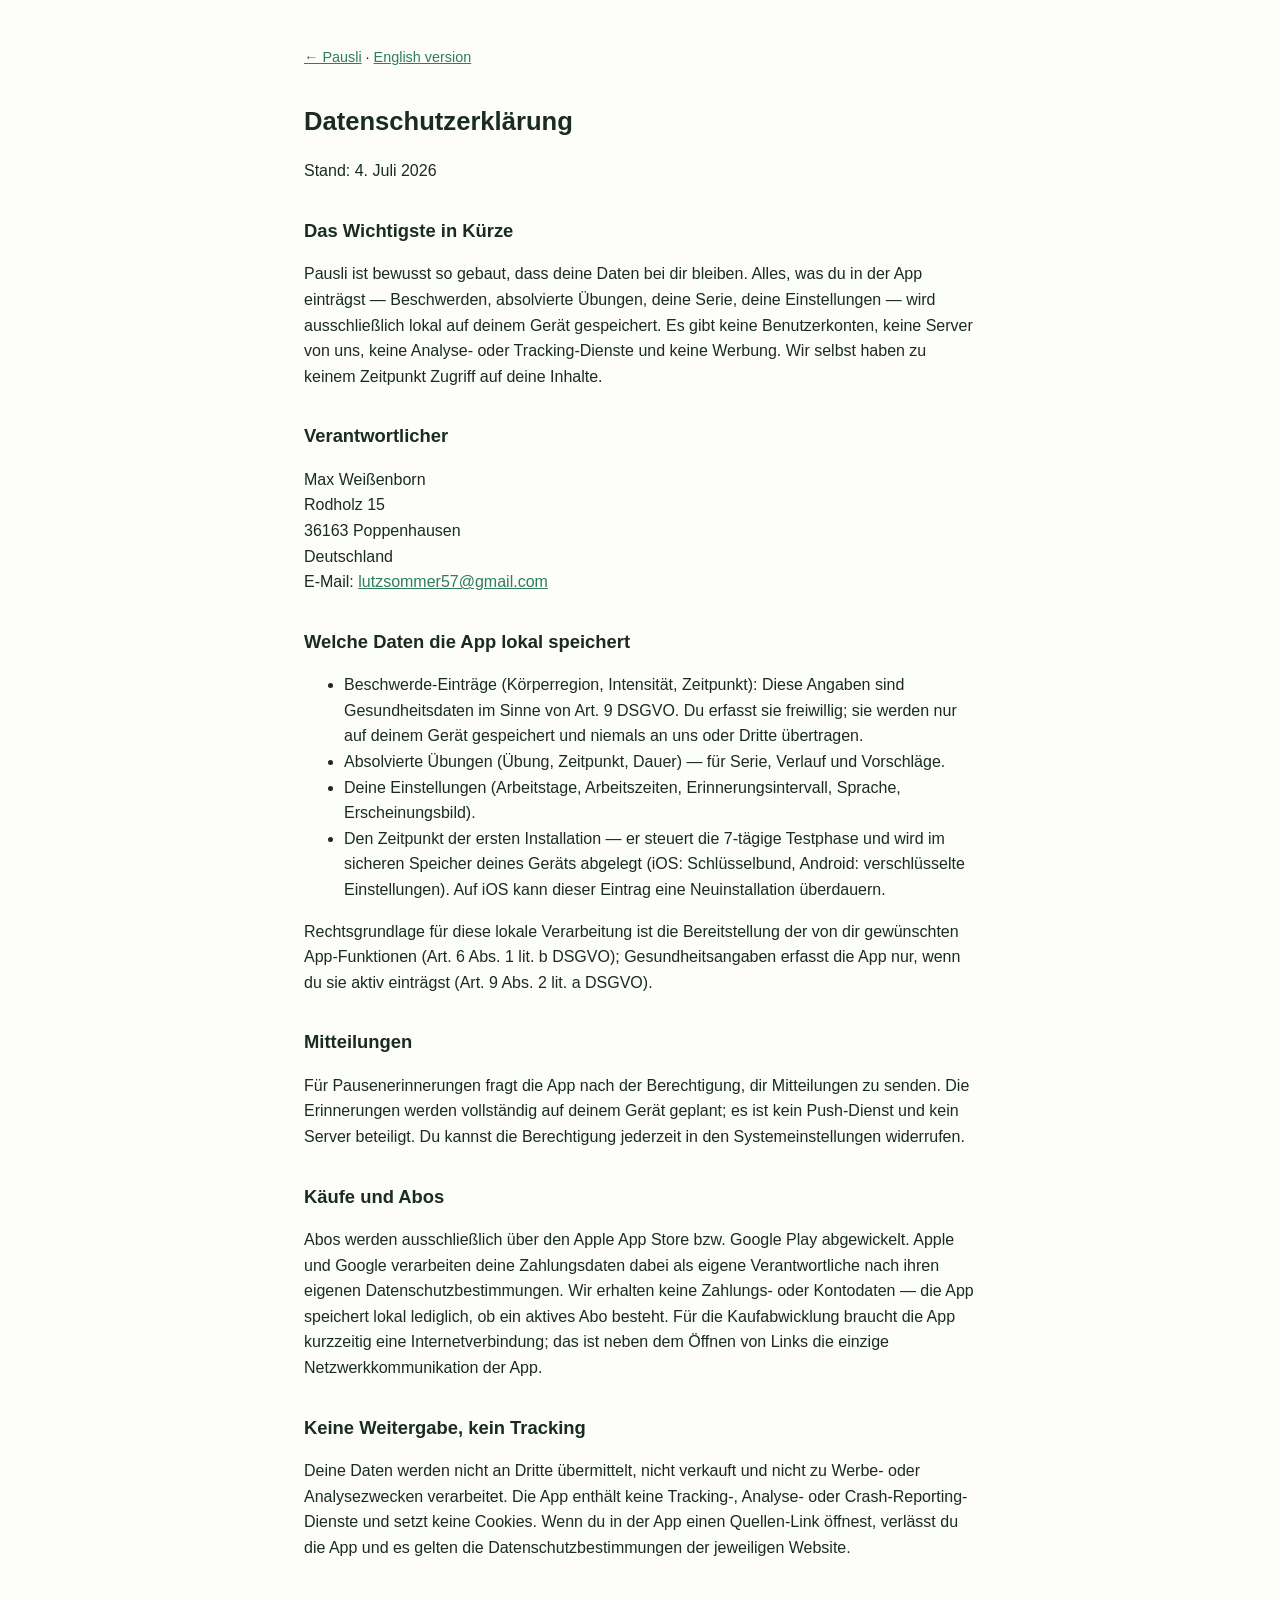
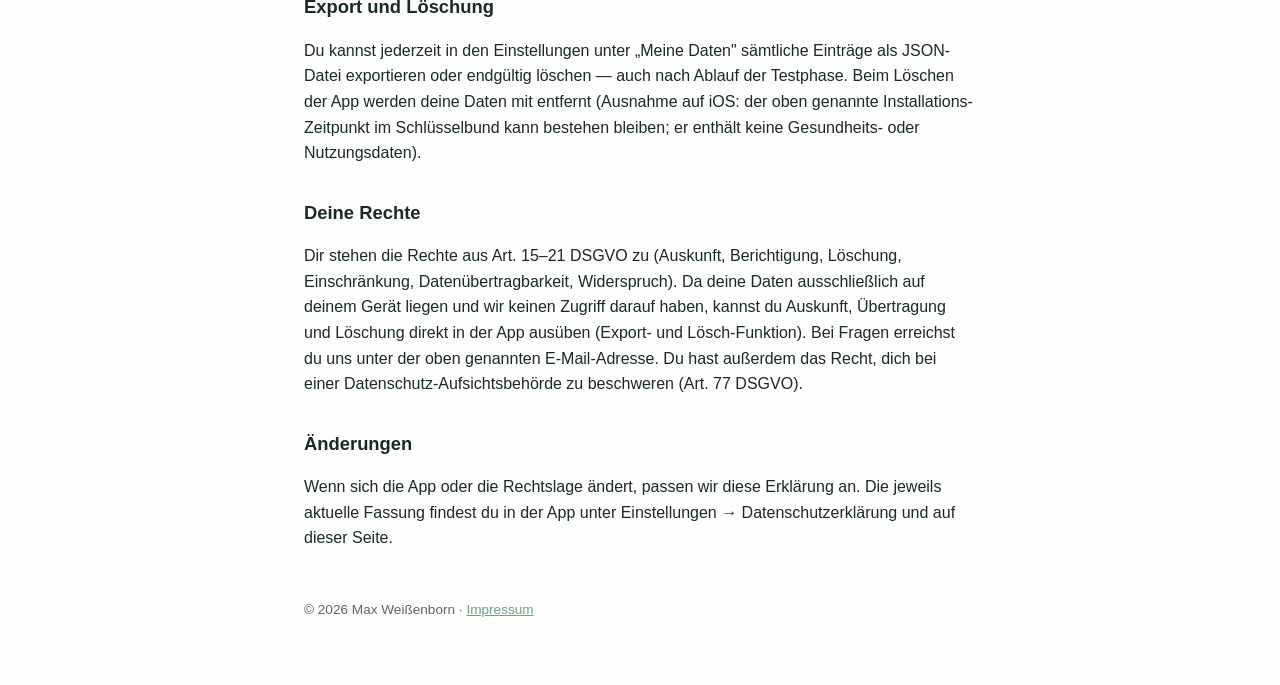
==== datenschutz.html @ fd747e49 "Add files via upload" ====
<!DOCTYPE html>
<html lang="de">
<head>
  <meta charset="utf-8">
  <meta name="viewport" content="width=device-width, initial-scale=1">
  <title>Datenschutzerklärung — Pausli</title>
  <link rel="stylesheet" href="style.css">
</head>
<body>
  <p class="lang"><a href="index.html">← Pausli</a> · <a href="privacy.html">English version</a></p>
  <h1>Datenschutzerklärung</h1>
  <p>Stand: 4. Juli 2026</p>

  <h2>Das Wichtigste in Kürze</h2>
  <p>Pausli ist bewusst so gebaut, dass deine Daten bei dir bleiben. Alles, was du in der App einträgst — Beschwerden, absolvierte Übungen, deine Serie, deine Einstellungen — wird ausschließlich lokal auf deinem Gerät gespeichert. Es gibt keine Benutzerkonten, keine Server von uns, keine Analyse- oder Tracking-Dienste und keine Werbung. Wir selbst haben zu keinem Zeitpunkt Zugriff auf deine Inhalte.</p>

  <h2>Verantwortlicher</h2>
  <p>
    Max Weißenborn<br>
    Rodholz 15<br>
    36163 Poppenhausen<br>
    Deutschland<br>
    E-Mail: <a href="mailto:lutzsommer57@gmail.com">lutzsommer57@gmail.com</a>
  </p>

  <h2>Welche Daten die App lokal speichert</h2>
  <ul>
    <li>Beschwerde-Einträge (Körperregion, Intensität, Zeitpunkt): Diese Angaben sind Gesundheitsdaten im Sinne von Art. 9 DSGVO. Du erfasst sie freiwillig; sie werden nur auf deinem Gerät gespeichert und niemals an uns oder Dritte übertragen.</li>
    <li>Absolvierte Übungen (Übung, Zeitpunkt, Dauer) — für Serie, Verlauf und Vorschläge.</li>
    <li>Deine Einstellungen (Arbeitstage, Arbeitszeiten, Erinnerungsintervall, Sprache, Erscheinungsbild).</li>
    <li>Den Zeitpunkt der ersten Installation — er steuert die 7-tägige Testphase und wird im sicheren Speicher deines Geräts abgelegt (iOS: Schlüsselbund, Android: verschlüsselte Einstellungen). Auf iOS kann dieser Eintrag eine Neuinstallation überdauern.</li>
  </ul>
  <p>Rechtsgrundlage für diese lokale Verarbeitung ist die Bereitstellung der von dir gewünschten App-Funktionen (Art. 6 Abs. 1 lit. b DSGVO); Gesundheitsangaben erfasst die App nur, wenn du sie aktiv einträgst (Art. 9 Abs. 2 lit. a DSGVO).</p>

  <h2>Mitteilungen</h2>
  <p>Für Pausenerinnerungen fragt die App nach der Berechtigung, dir Mitteilungen zu senden. Die Erinnerungen werden vollständig auf deinem Gerät geplant; es ist kein Push-Dienst und kein Server beteiligt. Du kannst die Berechtigung jederzeit in den Systemeinstellungen widerrufen.</p>

  <h2>Käufe und Abos</h2>
  <p>Abos werden ausschließlich über den Apple App Store bzw. Google Play abgewickelt. Apple und Google verarbeiten deine Zahlungsdaten dabei als eigene Verantwortliche nach ihren eigenen Datenschutzbestimmungen. Wir erhalten keine Zahlungs- oder Kontodaten — die App speichert lokal lediglich, ob ein aktives Abo besteht. Für die Kaufabwicklung braucht die App kurzzeitig eine Internetverbindung; das ist neben dem Öffnen von Links die einzige Netzwerkkommunikation der App.</p>

  <h2>Keine Weitergabe, kein Tracking</h2>
  <p>Deine Daten werden nicht an Dritte übermittelt, nicht verkauft und nicht zu Werbe- oder Analysezwecken verarbeitet. Die App enthält keine Tracking-, Analyse- oder Crash-Reporting-Dienste und setzt keine Cookies. Wenn du in der App einen Quellen-Link öffnest, verlässt du die App und es gelten die Datenschutzbestimmungen der jeweiligen Website.</p>

  <h2>Export und Löschung</h2>
  <p>Du kannst jederzeit in den Einstellungen unter „Meine Daten" sämtliche Einträge als JSON-Datei exportieren oder endgültig löschen — auch nach Ablauf der Testphase. Beim Löschen der App werden deine Daten mit entfernt (Ausnahme auf iOS: der oben genannte Installations-Zeitpunkt im Schlüsselbund kann bestehen bleiben; er enthält keine Gesundheits- oder Nutzungsdaten).</p>

  <h2>Deine Rechte</h2>
  <p>Dir stehen die Rechte aus Art. 15–21 DSGVO zu (Auskunft, Berichtigung, Löschung, Einschränkung, Datenübertragbarkeit, Widerspruch). Da deine Daten ausschließlich auf deinem Gerät liegen und wir keinen Zugriff darauf haben, kannst du Auskunft, Übertragung und Löschung direkt in der App ausüben (Export- und Lösch-Funktion). Bei Fragen erreichst du uns unter der oben genannten E-Mail-Adresse. Du hast außerdem das Recht, dich bei einer Datenschutz-Aufsichtsbehörde zu beschweren (Art. 77 DSGVO).</p>

  <h2>Änderungen</h2>
  <p>Wenn sich die App oder die Rechtslage ändert, passen wir diese Erklärung an. Die jeweils aktuelle Fassung findest du in der App unter Einstellungen → Datenschutzerklärung und auf dieser Seite.</p>

  <footer>© 2026 Max Weißenborn · <a href="impressum.html">Impressum</a></footer>
</body>
</html>
---- style.css ----
:root { color-scheme: light dark; }
body {
  font-family: -apple-system, BlinkMacSystemFont, "Segoe UI", Roboto, sans-serif;
  max-width: 42rem;
  margin: 0 auto;
  padding: 2rem 1.25rem 4rem;
  line-height: 1.6;
  color: #1a2b23;
  background: #fdfdfb;
}
@media (prefers-color-scheme: dark) {
  body { color: #e6ece8; background: #141816; }
}
h1 { font-size: 1.6rem; margin-bottom: 0.25rem; }
h2 { font-size: 1.15rem; margin-top: 2rem; }
a { color: #2e7d5b; }
footer { margin-top: 3rem; font-size: 0.85rem; opacity: 0.7; }
.lang { font-size: 0.9rem; margin-bottom: 2rem; }
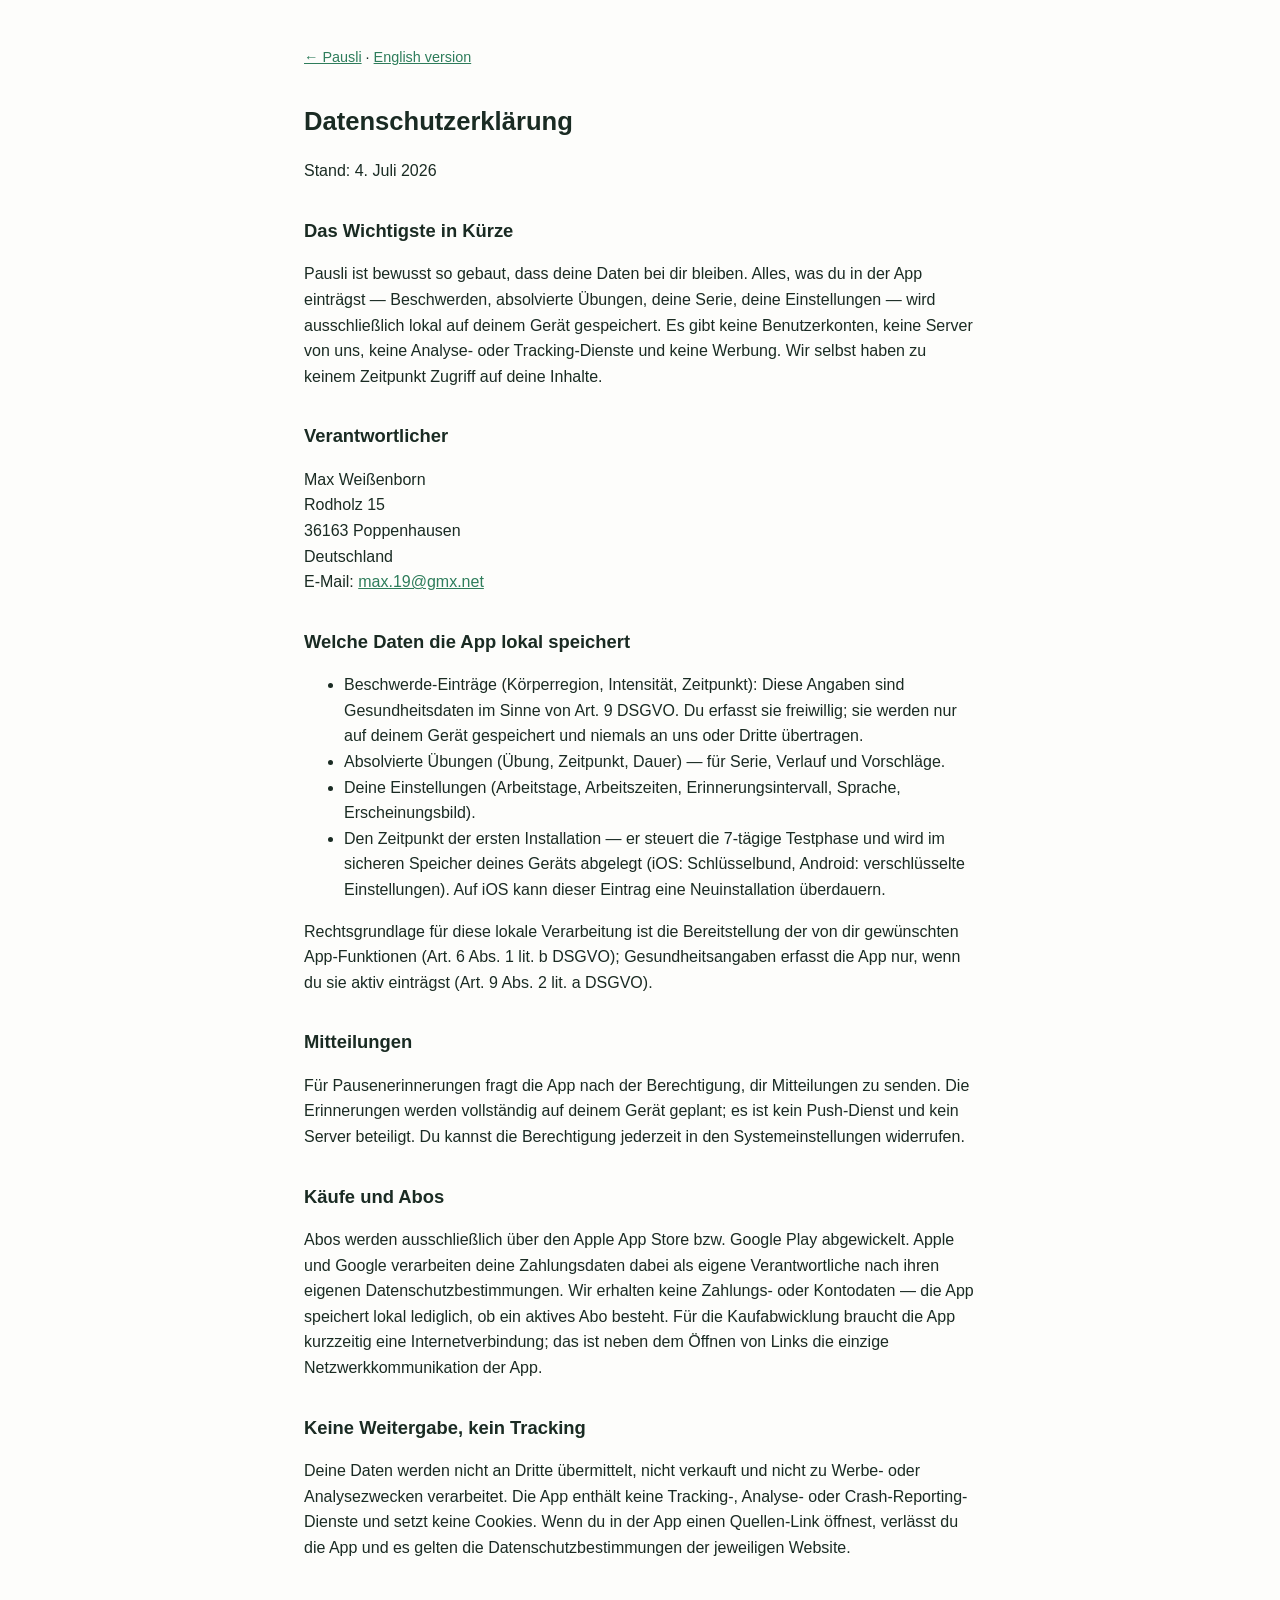
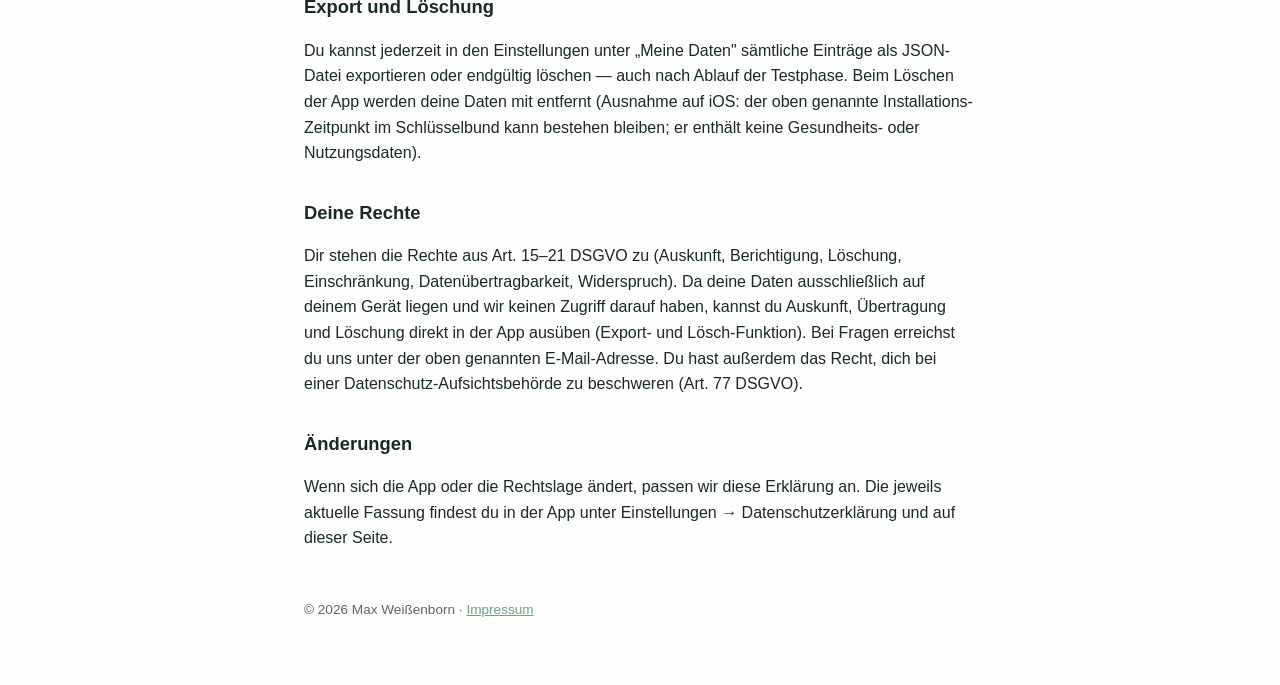
==== commit 69bc2f9a: "updating mail address" ====
--- a/datenschutz.html
+++ b/datenschutz.html
@@ -20,7 +20,7 @@
     Rodholz 15<br>
     36163 Poppenhausen<br>
     Deutschland<br>
-    E-Mail: <a href="mailto:lutzsommer57@gmail.com">lutzsommer57@gmail.com</a>
+    E-Mail: <a href="mailto:max.19@gmx.net">max.19@gmx.net</a>
   </p>
 
   <h2>Welche Daten die App lokal speichert</h2>
